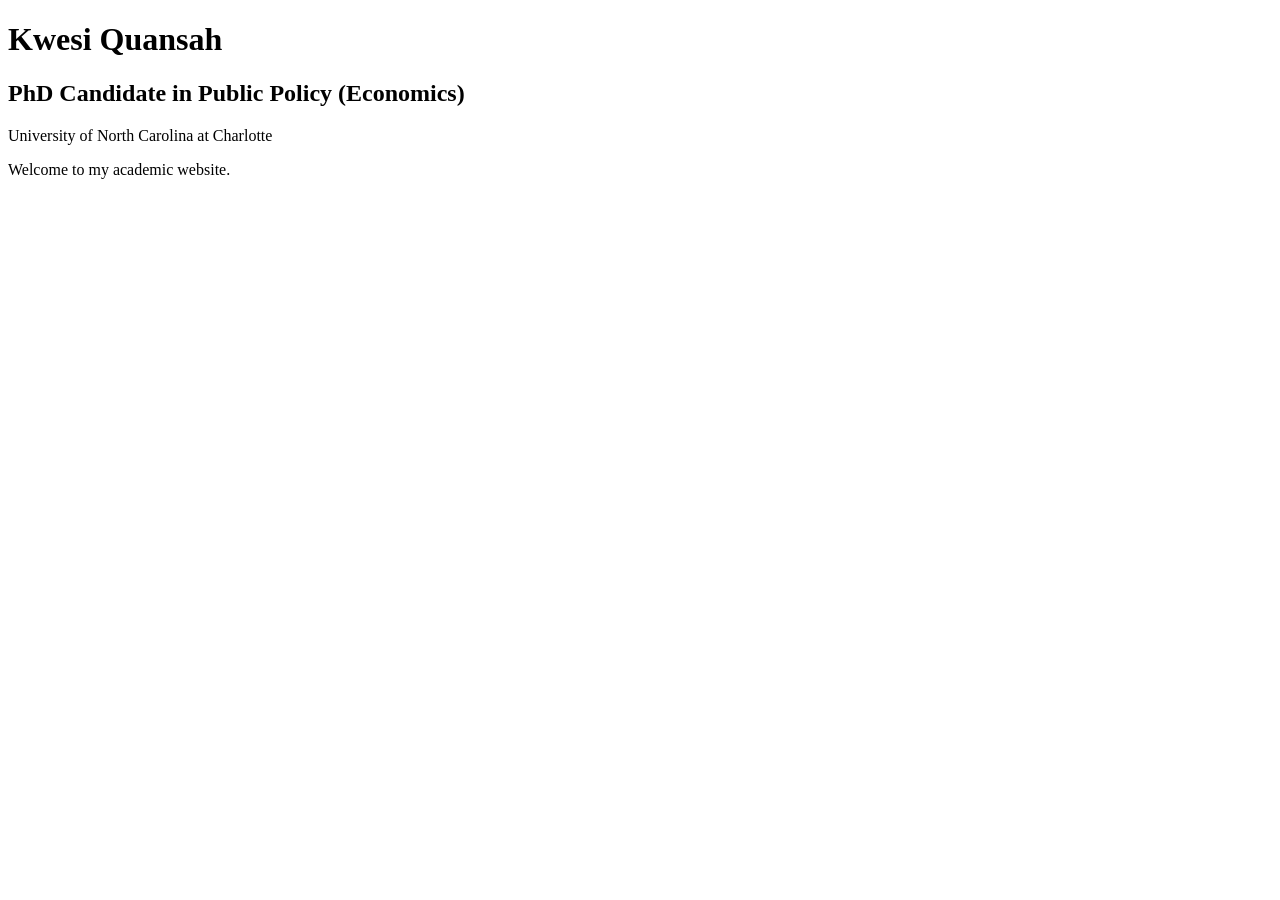
==== index.html @ cc937208 "Create index.html for personal academic website" ====
<!DOCTYPE html>
<html lang="en">
<head>
    <meta charset="UTF-8">
    <meta name="viewport" content="width=device-width, initial-scale=1.0">
    <title>Kwesi Quansah</title>
</head>

<body>

    <h1>Kwesi Quansah</h1>

    <h2>PhD Candidate in Public Policy (Economics)</h2>

    <p>
        University of North Carolina at Charlotte
    </p>

    <p>
        Welcome to my academic website.
    </p>

</body>
</html>
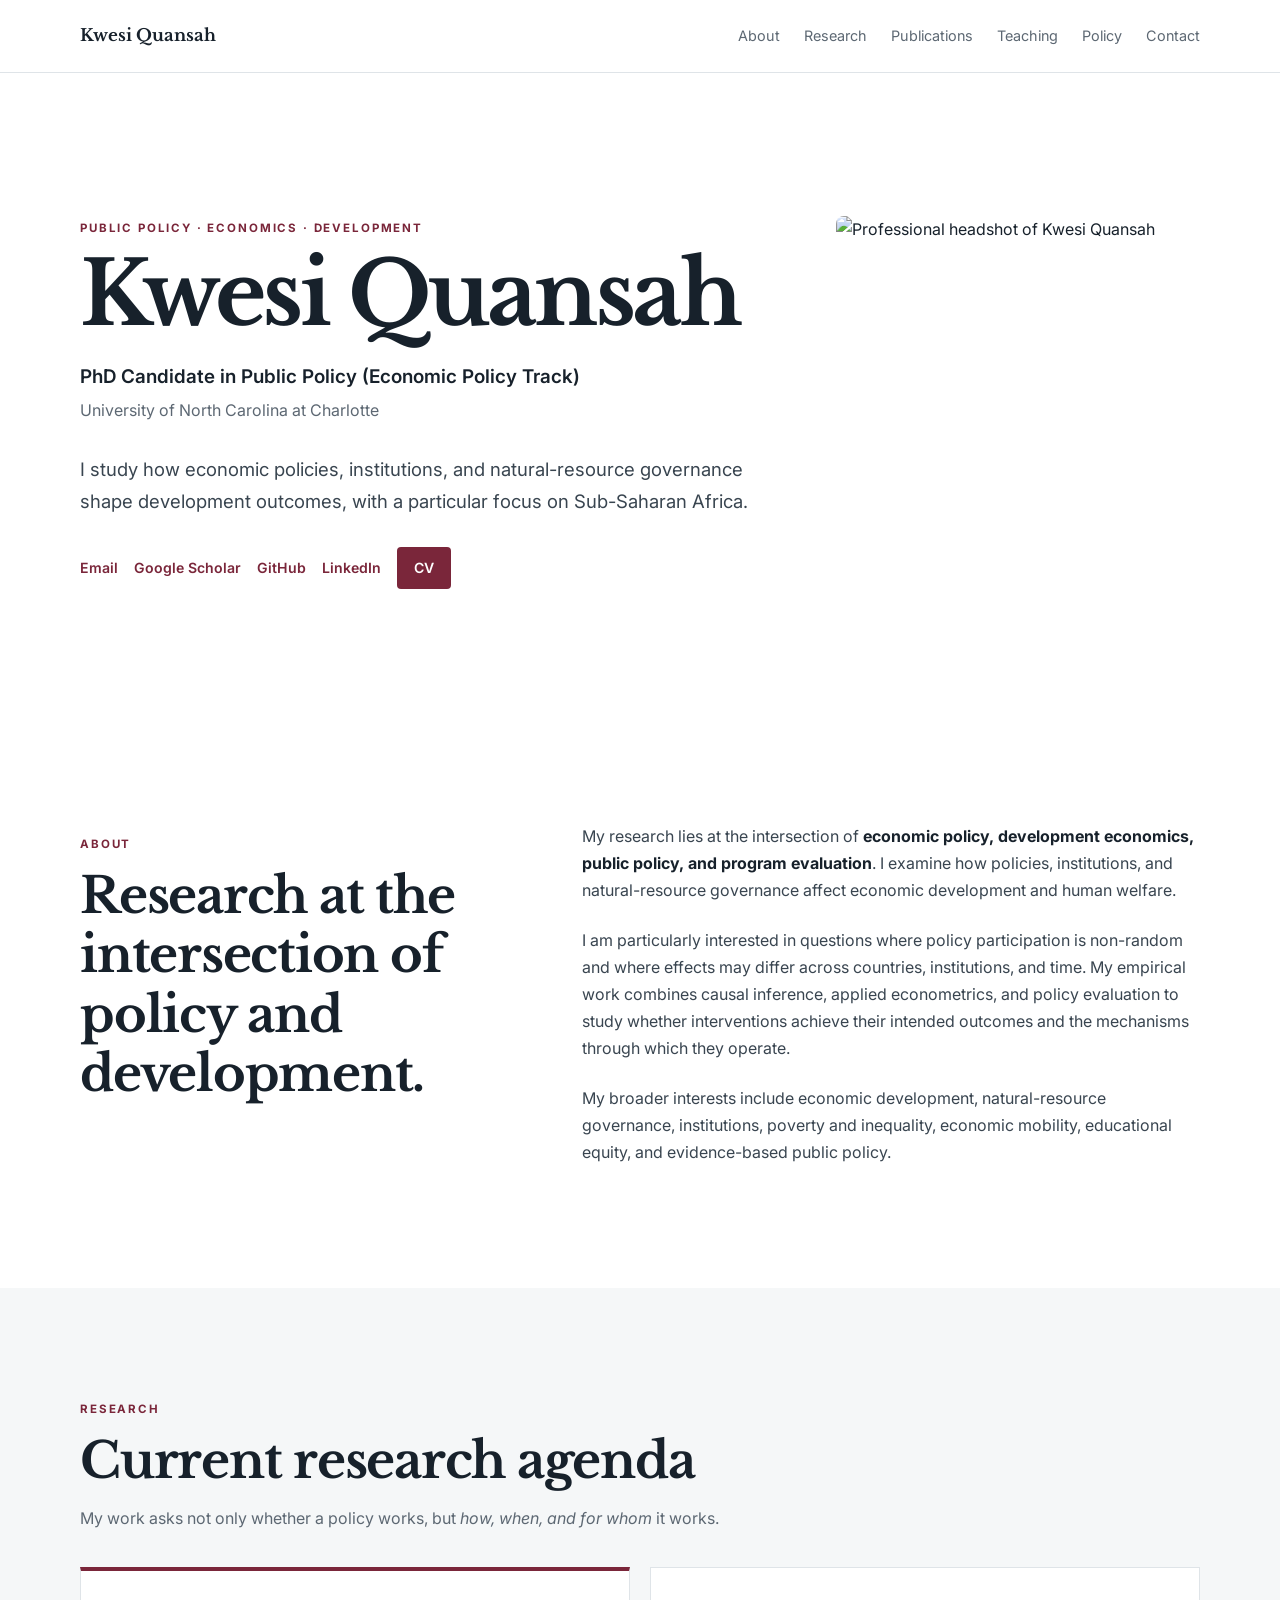
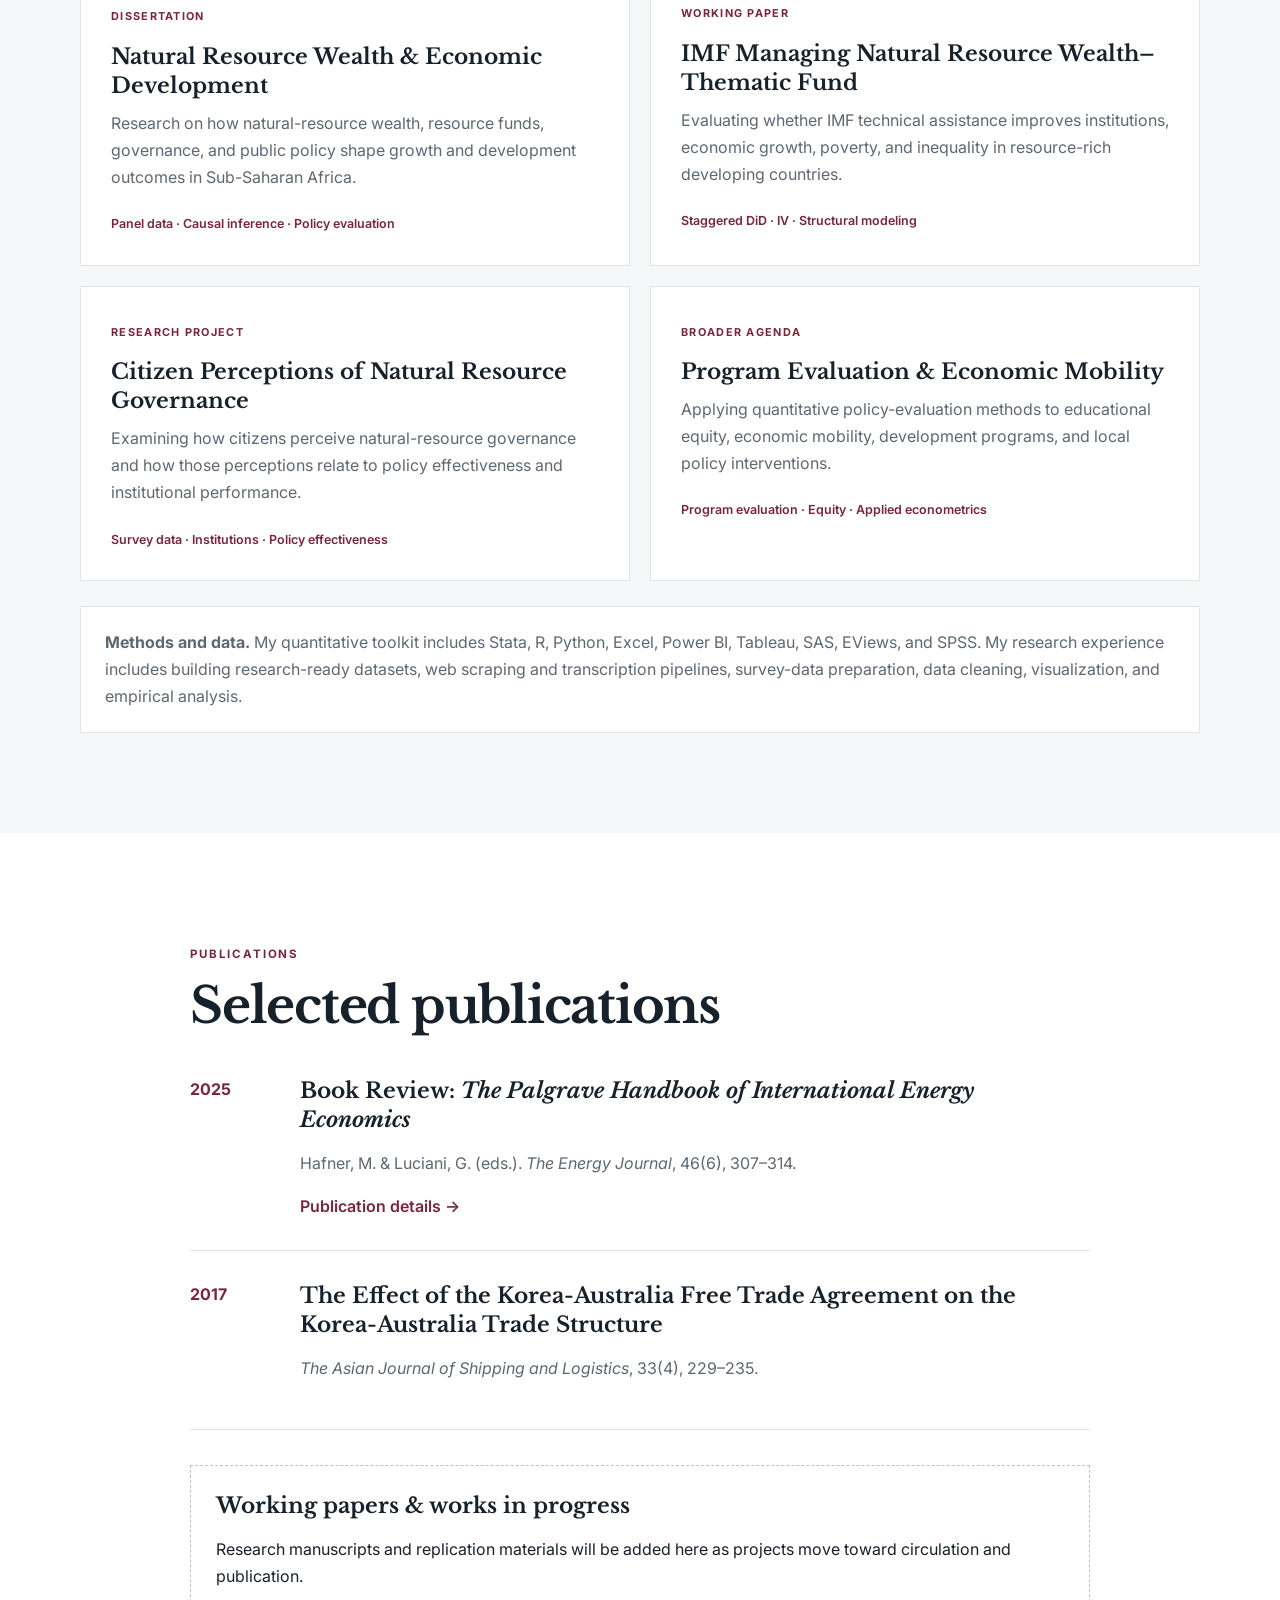
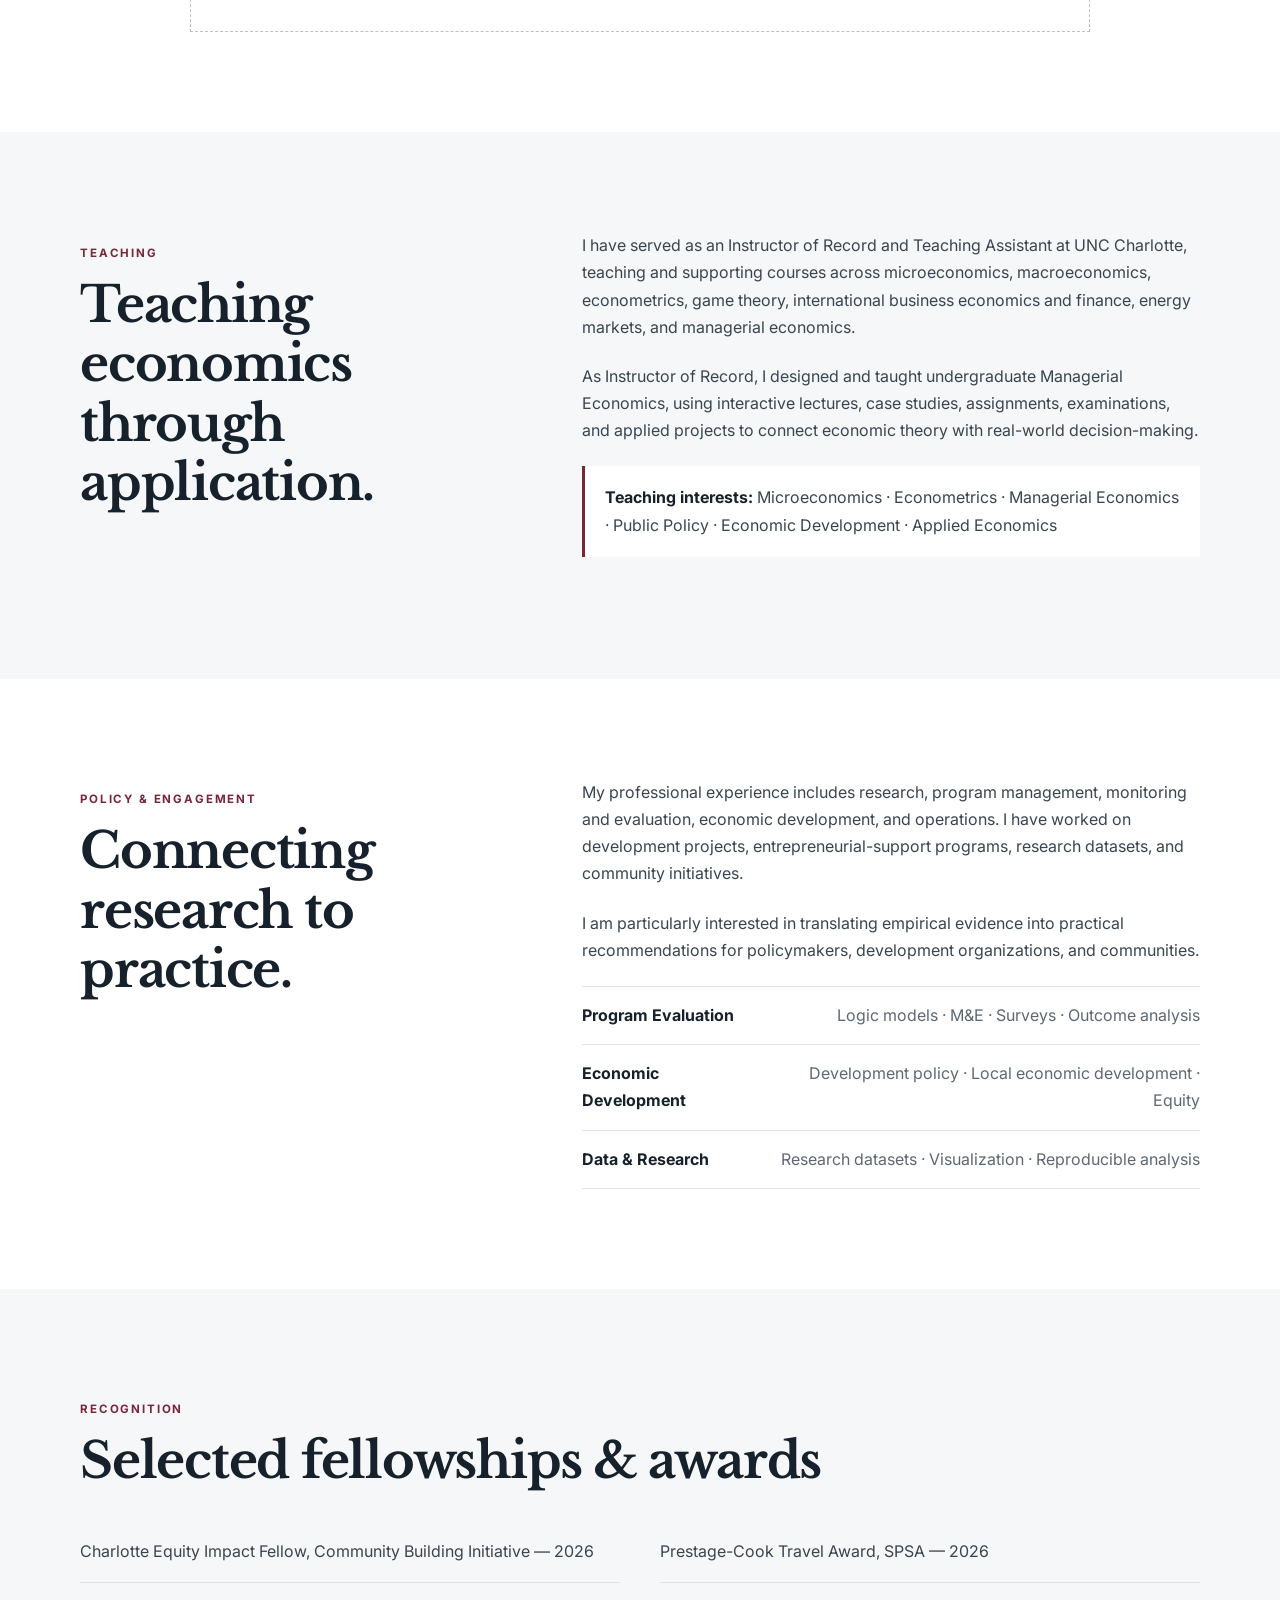
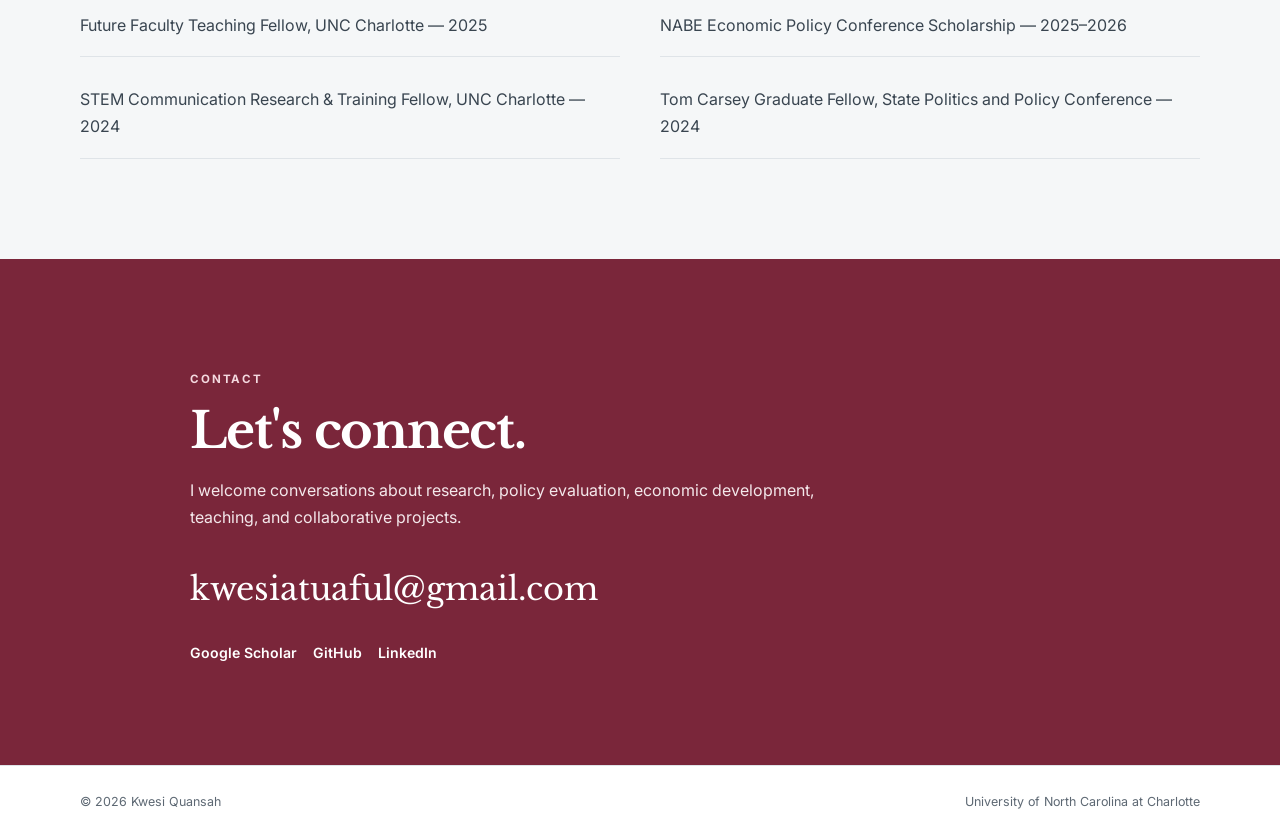
==== commit 839128e0: "Add files via upload" ====
--- a/index.html
+++ b/index.html
@@ -1,24 +1,273 @@
 <!DOCTYPE html>
 <html lang="en">
 <head>
-    <meta charset="UTF-8">
-    <meta name="viewport" content="width=device-width, initial-scale=1.0">
-    <title>Kwesi Quansah</title>
+  <meta charset="UTF-8">
+  <meta name="viewport" content="width=device-width, initial-scale=1.0">
+  <meta name="description" content="Kwesi Quansah — PhD Candidate in Public Policy (Economic Policy Track), University of North Carolina at Charlotte.">
+  <title>Kwesi Quansah | Public Policy Economist</title>
+  <link rel="preconnect" href="https://fonts.googleapis.com">
+  <link rel="preconnect" href="https://fonts.gstatic.com" crossorigin>
+  <link href="https://fonts.googleapis.com/css2?family=Inter:wght@400;500;600;700&family=Libre+Baskerville:wght@400;700&display=swap" rel="stylesheet">
+  <link rel="stylesheet" href="style.css">
 </head>
-
 <body>
-
-    <h1>Kwesi Quansah</h1>
-
-    <h2>PhD Candidate in Public Policy (Economics)</h2>
-
-    <p>
-        University of North Carolina at Charlotte
-    </p>
-
-    <p>
-        Welcome to my academic website.
-    </p>
-
+  <header class="site-header">
+    <div class="container nav-wrap">
+      <a class="brand" href="#top">Kwesi Quansah</a>
+      <button class="menu-toggle" aria-label="Open navigation" aria-expanded="false">☰</button>
+      <nav id="nav" class="nav">
+        <a href="#about">About</a>
+        <a href="#research">Research</a>
+        <a href="#publications">Publications</a>
+        <a href="#teaching">Teaching</a>
+        <a href="#policy">Policy</a>
+        <a href="#contact">Contact</a>
+      </nav>
+    </div>
+  </header>
+
+  <main id="top">
+    <section class="hero container">
+      <div class="hero-copy">
+        <p class="eyebrow">Public Policy · Economics · Development</p>
+        <h1>Kwesi Quansah</h1>
+        <p class="title">PhD Candidate in Public Policy (Economic Policy Track)</p>
+        <p class="affiliation">University of North Carolina at Charlotte</p>
+
+        <p class="lead">
+          I study how economic policies, institutions, and natural-resource governance
+          shape development outcomes, with a particular focus on Sub-Saharan Africa.
+        </p>
+
+        <div class="links">
+          <a href="mailto:kwesiatuaful@gmail.com">Email</a>
+          <a href="https://scholar.google.com/citations?user=3_dPDIEAAAAJ&hl=en&oi=ao" target="_blank" rel="noopener">Google Scholar</a>
+          <a href="https://github.com/kwesiatuaful" target="_blank" rel="noopener">GitHub</a>
+          <a href="https://www.linkedin.com/in/kaquansah/" target="_blank" rel="noopener">LinkedIn</a>
+          <a class="button" href="cv/Kwesi_Quansah_CV.pdf">CV</a>
+        </div>
+      </div>
+
+      <div class="hero-photo">
+        <img src="assets/profile.png" alt="Professional headshot of Kwesi Quansah">
+      </div>
+    </section>
+
+    <section id="about" class="section">
+      <div class="container two-col">
+        <div>
+          <p class="section-label">About</p>
+          <h2>Research at the intersection of policy and development.</h2>
+        </div>
+        <div class="prose">
+          <p>
+            My research lies at the intersection of <strong>economic policy, development
+            economics, public policy, and program evaluation</strong>. I examine how
+            policies, institutions, and natural-resource governance affect economic
+            development and human welfare.
+          </p>
+          <p>
+            I am particularly interested in questions where policy participation is
+            non-random and where effects may differ across countries, institutions,
+            and time. My empirical work combines causal inference, applied econometrics,
+            and policy evaluation to study whether interventions achieve their intended
+            outcomes and the mechanisms through which they operate.
+          </p>
+          <p>
+            My broader interests include economic development, natural-resource
+            governance, institutions, poverty and inequality, economic mobility,
+            educational equity, and evidence-based public policy.
+          </p>
+        </div>
+      </div>
+    </section>
+
+    <section id="research" class="section section-alt">
+      <div class="container">
+        <p class="section-label">Research</p>
+        <h2>Current research agenda</h2>
+        <p class="section-intro">
+          My work asks not only whether a policy works, but <em>how, when, and for whom</em> it works.
+        </p>
+
+        <div class="research-grid">
+          <article class="card featured">
+            <span class="tag">Dissertation</span>
+            <h3>Natural Resource Wealth &amp; Economic Development</h3>
+            <p>
+              Research on how natural-resource wealth, resource funds, governance,
+              and public policy shape growth and development outcomes in Sub-Saharan Africa.
+            </p>
+            <div class="methods">Panel data · Causal inference · Policy evaluation</div>
+          </article>
+
+          <article class="card">
+            <span class="tag">Working Paper</span>
+            <h3>IMF Managing Natural Resource Wealth–Thematic Fund</h3>
+            <p>
+              Evaluating whether IMF technical assistance improves institutions,
+              economic growth, poverty, and inequality in resource-rich developing countries.
+            </p>
+            <div class="methods">Staggered DiD · IV · Structural modeling</div>
+          </article>
+
+          <article class="card">
+            <span class="tag">Research Project</span>
+            <h3>Citizen Perceptions of Natural Resource Governance</h3>
+            <p>
+              Examining how citizens perceive natural-resource governance and how
+              those perceptions relate to policy effectiveness and institutional performance.
+            </p>
+            <div class="methods">Survey data · Institutions · Policy effectiveness</div>
+          </article>
+
+          <article class="card">
+            <span class="tag">Broader Agenda</span>
+            <h3>Program Evaluation &amp; Economic Mobility</h3>
+            <p>
+              Applying quantitative policy-evaluation methods to educational equity,
+              economic mobility, development programs, and local policy interventions.
+            </p>
+            <div class="methods">Program evaluation · Equity · Applied econometrics</div>
+          </article>
+        </div>
+
+        <div class="research-note">
+          <strong>Methods and data.</strong>
+          My quantitative toolkit includes Stata, R, Python, Excel, Power BI, Tableau,
+          SAS, EViews, and SPSS. My research experience includes building research-ready
+          datasets, web scraping and transcription pipelines, survey-data preparation,
+          data cleaning, visualization, and empirical analysis.
+        </div>
+      </div>
+    </section>
+
+    <section id="publications" class="section">
+      <div class="container narrow">
+        <p class="section-label">Publications</p>
+        <h2>Selected publications</h2>
+
+        <article class="publication">
+          <div class="pub-year">2025</div>
+          <div>
+            <h3>Book Review: <em>The Palgrave Handbook of International Energy Economics</em></h3>
+            <p>
+              Hafner, M. &amp; Luciani, G. (eds.). <em>The Energy Journal</em>,
+              46(6), 307–314.
+            </p>
+            <a href="https://ideas.repec.org/a/sae/enejou/v46y2025i6p307-314.html" target="_blank" rel="noopener">Publication details →</a>
+          </div>
+        </article>
+
+        <article class="publication">
+          <div class="pub-year">2017</div>
+          <div>
+            <h3>The Effect of the Korea-Australia Free Trade Agreement on the Korea-Australia Trade Structure</h3>
+            <p><em>The Asian Journal of Shipping and Logistics</em>, 33(4), 229–235.</p>
+          </div>
+        </article>
+
+        <div class="future-box">
+          <h3>Working papers &amp; works in progress</h3>
+          <p>
+            Research manuscripts and replication materials will be added here as
+            projects move toward circulation and publication.
+          </p>
+        </div>
+      </div>
+    </section>
+
+    <section id="teaching" class="section section-alt">
+      <div class="container two-col">
+        <div>
+          <p class="section-label">Teaching</p>
+          <h2>Teaching economics through application.</h2>
+        </div>
+        <div class="prose">
+          <p>
+            I have served as an Instructor of Record and Teaching Assistant at UNC Charlotte,
+            teaching and supporting courses across microeconomics, macroeconomics,
+            econometrics, game theory, international business economics and finance,
+            energy markets, and managerial economics.
+          </p>
+          <p>
+            As Instructor of Record, I designed and taught undergraduate Managerial Economics,
+            using interactive lectures, case studies, assignments, examinations, and applied
+            projects to connect economic theory with real-world decision-making.
+          </p>
+          <p class="highlight">
+            <strong>Teaching interests:</strong> Microeconomics · Econometrics · Managerial Economics ·
+            Public Policy · Economic Development · Applied Economics
+          </p>
+        </div>
+      </div>
+    </section>
+
+    <section id="policy" class="section">
+      <div class="container two-col">
+        <div>
+          <p class="section-label">Policy &amp; Engagement</p>
+          <h2>Connecting research to practice.</h2>
+        </div>
+        <div class="prose">
+          <p>
+            My professional experience includes research, program management, monitoring
+            and evaluation, economic development, and operations. I have worked on development
+            projects, entrepreneurial-support programs, research datasets, and community initiatives.
+          </p>
+          <p>
+            I am particularly interested in translating empirical evidence into practical
+            recommendations for policymakers, development organizations, and communities.
+          </p>
+          <div class="mini-list">
+            <div><strong>Program Evaluation</strong><span>Logic models · M&amp;E · Surveys · Outcome analysis</span></div>
+            <div><strong>Economic Development</strong><span>Development policy · Local economic development · Equity</span></div>
+            <div><strong>Data &amp; Research</strong><span>Research datasets · Visualization · Reproducible analysis</span></div>
+          </div>
+        </div>
+      </div>
+    </section>
+
+    <section id="awards" class="section section-alt">
+      <div class="container">
+        <p class="section-label">Recognition</p>
+        <h2>Selected fellowships &amp; awards</h2>
+        <div class="awards-grid">
+          <div>Charlotte Equity Impact Fellow, Community Building Initiative — 2026</div>
+          <div>Prestage-Cook Travel Award, SPSA — 2026</div>
+          <div>Future Faculty Teaching Fellow, UNC Charlotte — 2025</div>
+          <div>NABE Economic Policy Conference Scholarship — 2025–2026</div>
+          <div>STEM Communication Research &amp; Training Fellow, UNC Charlotte — 2024</div>
+          <div>Tom Carsey Graduate Fellow, State Politics and Policy Conference — 2024</div>
+        </div>
+      </div>
+    </section>
+
+    <section id="contact" class="section contact">
+      <div class="container narrow">
+        <p class="section-label">Contact</p>
+        <h2>Let's connect.</h2>
+        <p>
+          I welcome conversations about research, policy evaluation, economic development,
+          teaching, and collaborative projects.
+        </p>
+        <a class="email" href="mailto:kwesiatuaful@gmail.com">kwesiatuaful@gmail.com</a>
+        <div class="links bottom-links">
+          <a href="https://scholar.google.com/citations?user=3_dPDIEAAAAJ&hl=en&oi=ao" target="_blank" rel="noopener">Google Scholar</a>
+          <a href="https://github.com/kwesiatuaful" target="_blank" rel="noopener">GitHub</a>
+          <a href="https://www.linkedin.com/in/kaquansah/" target="_blank" rel="noopener">LinkedIn</a>
+        </div>
+      </div>
+    </section>
+  </main>
+
+  <footer>
+    <div class="container footer-wrap">
+      <span>© 2026 Kwesi Quansah</span>
+      <span>University of North Carolina at Charlotte</span>
+    </div>
+  </footer>
+
+  <script src="script.js"></script>
 </body>
 </html>
--- a/style.css
+++ b/style.css
@@ -0,0 +1,257 @@
+:root {
+  --ink: #17212b;
+  --muted: #5d6873;
+  --line: #dfe4e8;
+  --paper: #ffffff;
+  --soft: #f5f7f8;
+  --accent: #7a263a;
+  --accent-dark: #5d1d2d;
+  --max: 1120px;
+  --serif: "Libre Baskerville", Georgia, serif;
+  --sans: "Inter", Arial, sans-serif;
+}
+
+* { box-sizing: border-box; }
+html { scroll-behavior: smooth; }
+body {
+  margin: 0;
+  color: var(--ink);
+  background: var(--paper);
+  font-family: var(--sans);
+  line-height: 1.7;
+}
+a { color: inherit; }
+.container { width: min(calc(100% - 40px), var(--max)); margin: 0 auto; }
+.narrow { width: min(calc(100% - 40px), 900px); margin: 0 auto; }
+
+.site-header {
+  position: sticky;
+  top: 0;
+  z-index: 20;
+  background: rgba(255,255,255,.96);
+  border-bottom: 1px solid var(--line);
+  backdrop-filter: blur(10px);
+}
+.nav-wrap {
+  min-height: 72px;
+  display: flex;
+  align-items: center;
+  justify-content: space-between;
+}
+.brand {
+  font-family: var(--serif);
+  font-weight: 700;
+  text-decoration: none;
+  font-size: 1.05rem;
+}
+.nav { display: flex; gap: 24px; align-items: center; }
+.nav a { text-decoration: none; font-size: .9rem; color: var(--muted); }
+.nav a:hover { color: var(--accent); }
+.menu-toggle { display: none; border: 0; background: none; font-size: 1.5rem; }
+
+.hero {
+  min-height: 650px;
+  display: grid;
+  grid-template-columns: 1.3fr .7fr;
+  align-items: center;
+  gap: 80px;
+  padding-top: 70px;
+  padding-bottom: 70px;
+}
+.eyebrow, .section-label {
+  text-transform: uppercase;
+  letter-spacing: .16em;
+  font-size: .72rem;
+  font-weight: 700;
+  color: var(--accent);
+}
+.hero h1 {
+  font-family: var(--serif);
+  font-size: clamp(3rem, 7vw, 5.5rem);
+  line-height: 1.03;
+  margin: 12px 0 20px;
+  letter-spacing: -.04em;
+}
+.title { font-size: 1.18rem; font-weight: 600; margin: 0; }
+.affiliation { color: var(--muted); margin-top: 4px; }
+.lead {
+  max-width: 680px;
+  color: #394550;
+  font-size: 1.16rem;
+  margin: 30px 0;
+}
+.links { display: flex; flex-wrap: wrap; gap: 16px; align-items: center; }
+.links a {
+  text-decoration: none;
+  font-size: .88rem;
+  font-weight: 600;
+  color: var(--accent);
+}
+.links a:hover { text-decoration: underline; }
+.links .button {
+  background: var(--accent);
+  color: white;
+  padding: 9px 17px;
+  border-radius: 4px;
+}
+.links .button:hover { background: var(--accent-dark); text-decoration: none; }
+
+.hero-photo {
+  justify-self: end;
+  width: min(100%, 390px);
+}
+.hero-photo img {
+  display: block;
+  width: 100%;
+  aspect-ratio: 1 / 1;
+  object-fit: cover;
+  object-position: center top;
+  border-radius: 8px;
+}
+
+.section { padding: 100px 0; }
+.section-alt { background: var(--soft); }
+.two-col {
+  display: grid;
+  grid-template-columns: .8fr 1.2fr;
+  gap: 90px;
+}
+h2 {
+  font-family: var(--serif);
+  font-size: clamp(2rem, 4vw, 3.1rem);
+  line-height: 1.2;
+  margin: 10px 0;
+  letter-spacing: -.025em;
+}
+.section-intro { color: var(--muted); max-width: 700px; margin: 15px 0 35px; }
+.prose { color: #394550; }
+.prose p { margin-top: 0; margin-bottom: 22px; }
+.prose strong { color: var(--ink); }
+.highlight {
+  padding: 18px 20px;
+  border-left: 3px solid var(--accent);
+  background: white;
+}
+
+.research-grid {
+  display: grid;
+  grid-template-columns: repeat(2, 1fr);
+  gap: 20px;
+}
+.card {
+  background: white;
+  border: 1px solid var(--line);
+  padding: 30px;
+  min-height: 260px;
+}
+.card.featured { border-top: 4px solid var(--accent); }
+.tag {
+  display: inline-block;
+  text-transform: uppercase;
+  letter-spacing: .12em;
+  font-size: .68rem;
+  font-weight: 700;
+  color: var(--accent);
+}
+.card h3, .publication h3, .future-box h3 {
+  font-family: var(--serif);
+  font-size: 1.35rem;
+  line-height: 1.35;
+  margin: 13px 0 10px;
+}
+.card p { color: var(--muted); margin: 0 0 22px; }
+.methods {
+  font-size: .78rem;
+  color: var(--accent);
+  font-weight: 600;
+}
+.research-note {
+  margin-top: 25px;
+  padding: 22px 24px;
+  border: 1px solid var(--line);
+  background: white;
+  color: var(--muted);
+}
+
+.publication {
+  display: grid;
+  grid-template-columns: 80px 1fr;
+  gap: 30px;
+  padding: 30px 0;
+  border-bottom: 1px solid var(--line);
+}
+.pub-year { color: var(--accent); font-weight: 700; }
+.publication h3 { margin-top: 0; }
+.publication p { color: var(--muted); }
+.publication a { color: var(--accent); font-weight: 600; text-decoration: none; }
+.future-box {
+  margin-top: 35px;
+  padding: 25px;
+  border: 1px dashed #b9c1c8;
+}
+.future-box h3 { margin-top: 0; }
+
+.mini-list { border-top: 1px solid var(--line); }
+.mini-list div {
+  display: flex;
+  justify-content: space-between;
+  gap: 20px;
+  padding: 15px 0;
+  border-bottom: 1px solid var(--line);
+}
+.mini-list span { color: var(--muted); text-align: right; }
+
+.awards-grid {
+  display: grid;
+  grid-template-columns: repeat(2, 1fr);
+  gap: 12px 40px;
+  margin-top: 30px;
+}
+.awards-grid div {
+  padding: 17px 0;
+  border-bottom: 1px solid var(--line);
+  color: #394550;
+}
+
+.contact { background: var(--accent); color: white; }
+.contact .section-label { color: #f4d9df; }
+.contact p { max-width: 650px; color: #f4e8eb; }
+.contact h2 { color: white; }
+.email {
+  display: inline-block;
+  margin: 15px 0 25px;
+  color: white;
+  font-family: var(--serif);
+  font-size: clamp(1.4rem, 3vw, 2rem);
+  text-decoration: none;
+}
+.bottom-links a { color: white; }
+
+footer { border-top: 1px solid var(--line); padding: 25px 0; color: var(--muted); font-size: .78rem; }
+.footer-wrap { display: flex; justify-content: space-between; gap: 20px; }
+
+@media (max-width: 800px) {
+  .menu-toggle { display: block; }
+  .nav {
+    display: none;
+    position: absolute;
+    left: 20px;
+    right: 20px;
+    top: 65px;
+    padding: 18px;
+    background: white;
+    border: 1px solid var(--line);
+    box-shadow: 0 10px 25px rgba(0,0,0,.08);
+    flex-direction: column;
+    align-items: flex-start;
+  }
+  .nav.open { display: flex; }
+  .hero, .two-col { grid-template-columns: 1fr; gap: 40px; }
+  .hero { padding-top: 50px; }
+  .hero-photo { justify-self: start; width: min(70vw, 330px); }
+  .research-grid, .awards-grid { grid-template-columns: 1fr; }
+  .section { padding: 70px 0; }
+  .mini-list div { flex-direction: column; gap: 4px; }
+  .mini-list span { text-align: left; }
+  .footer-wrap { flex-direction: column; }
+}
